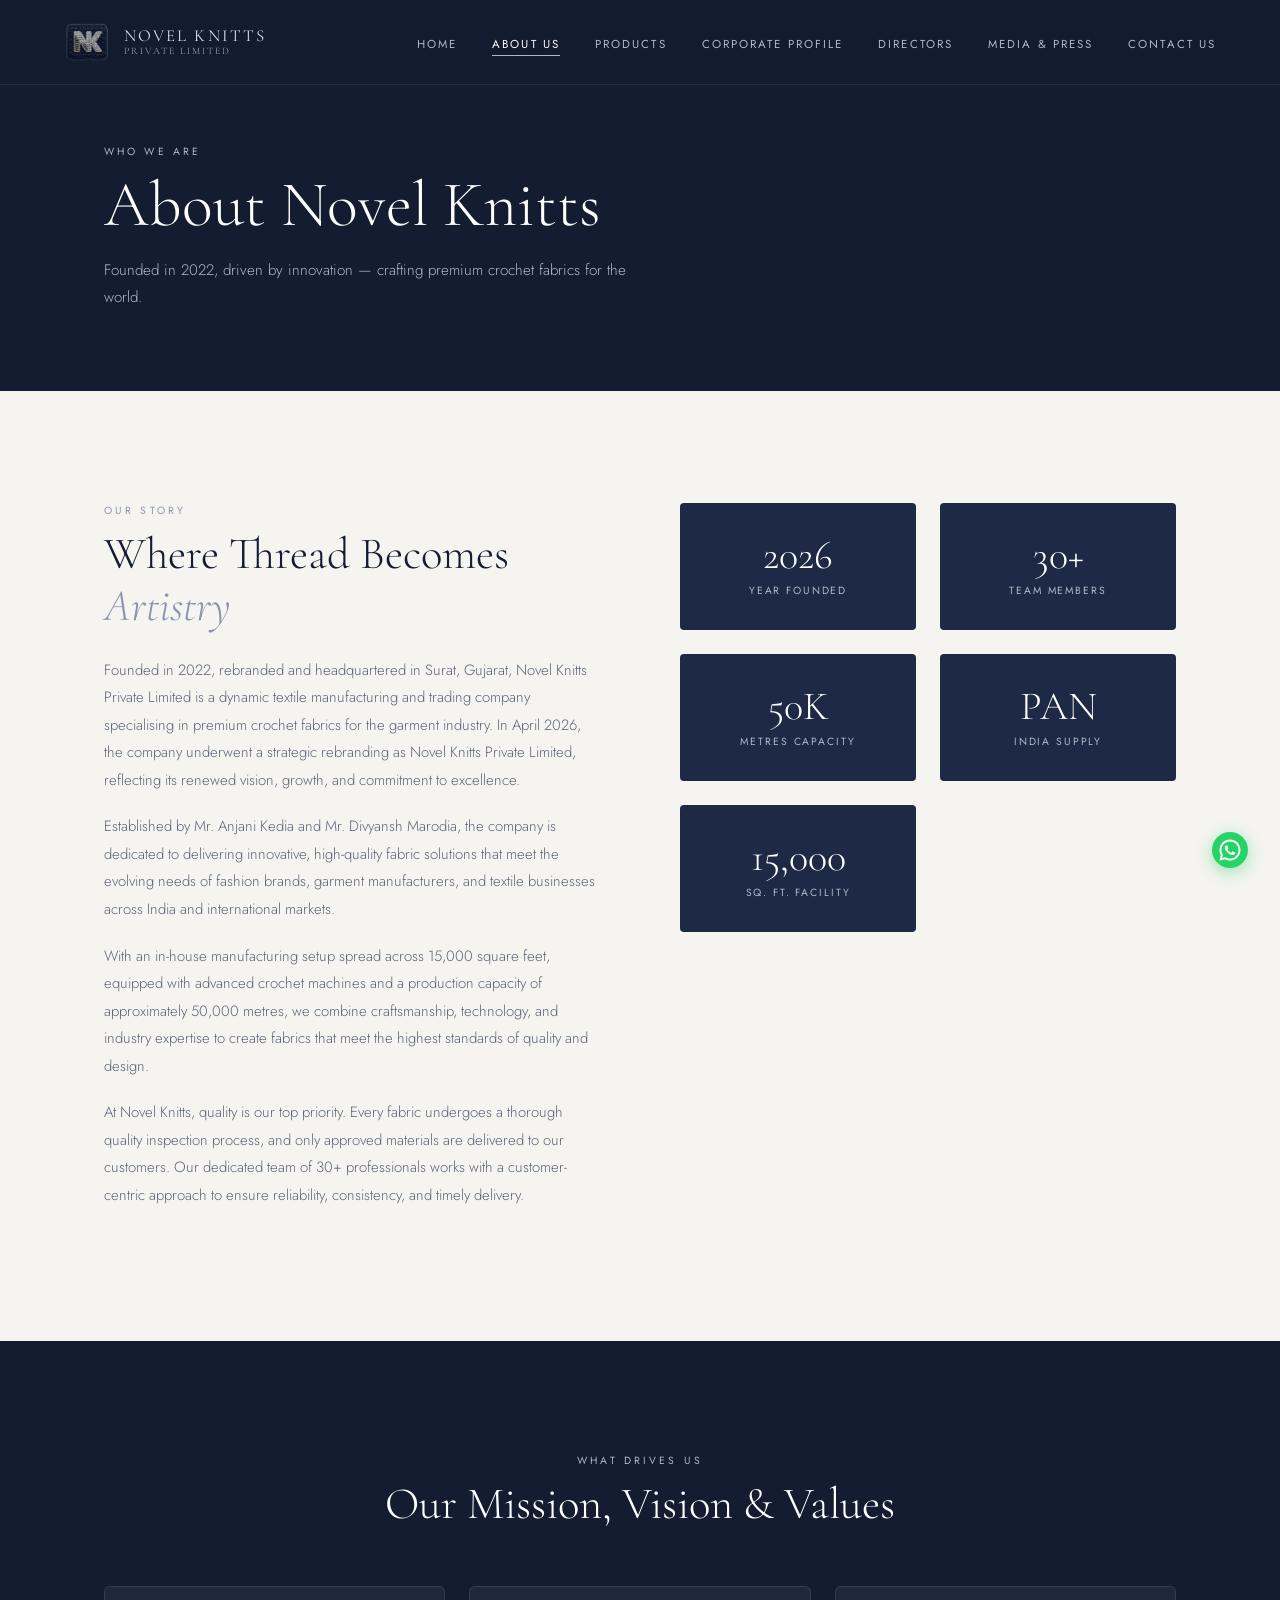
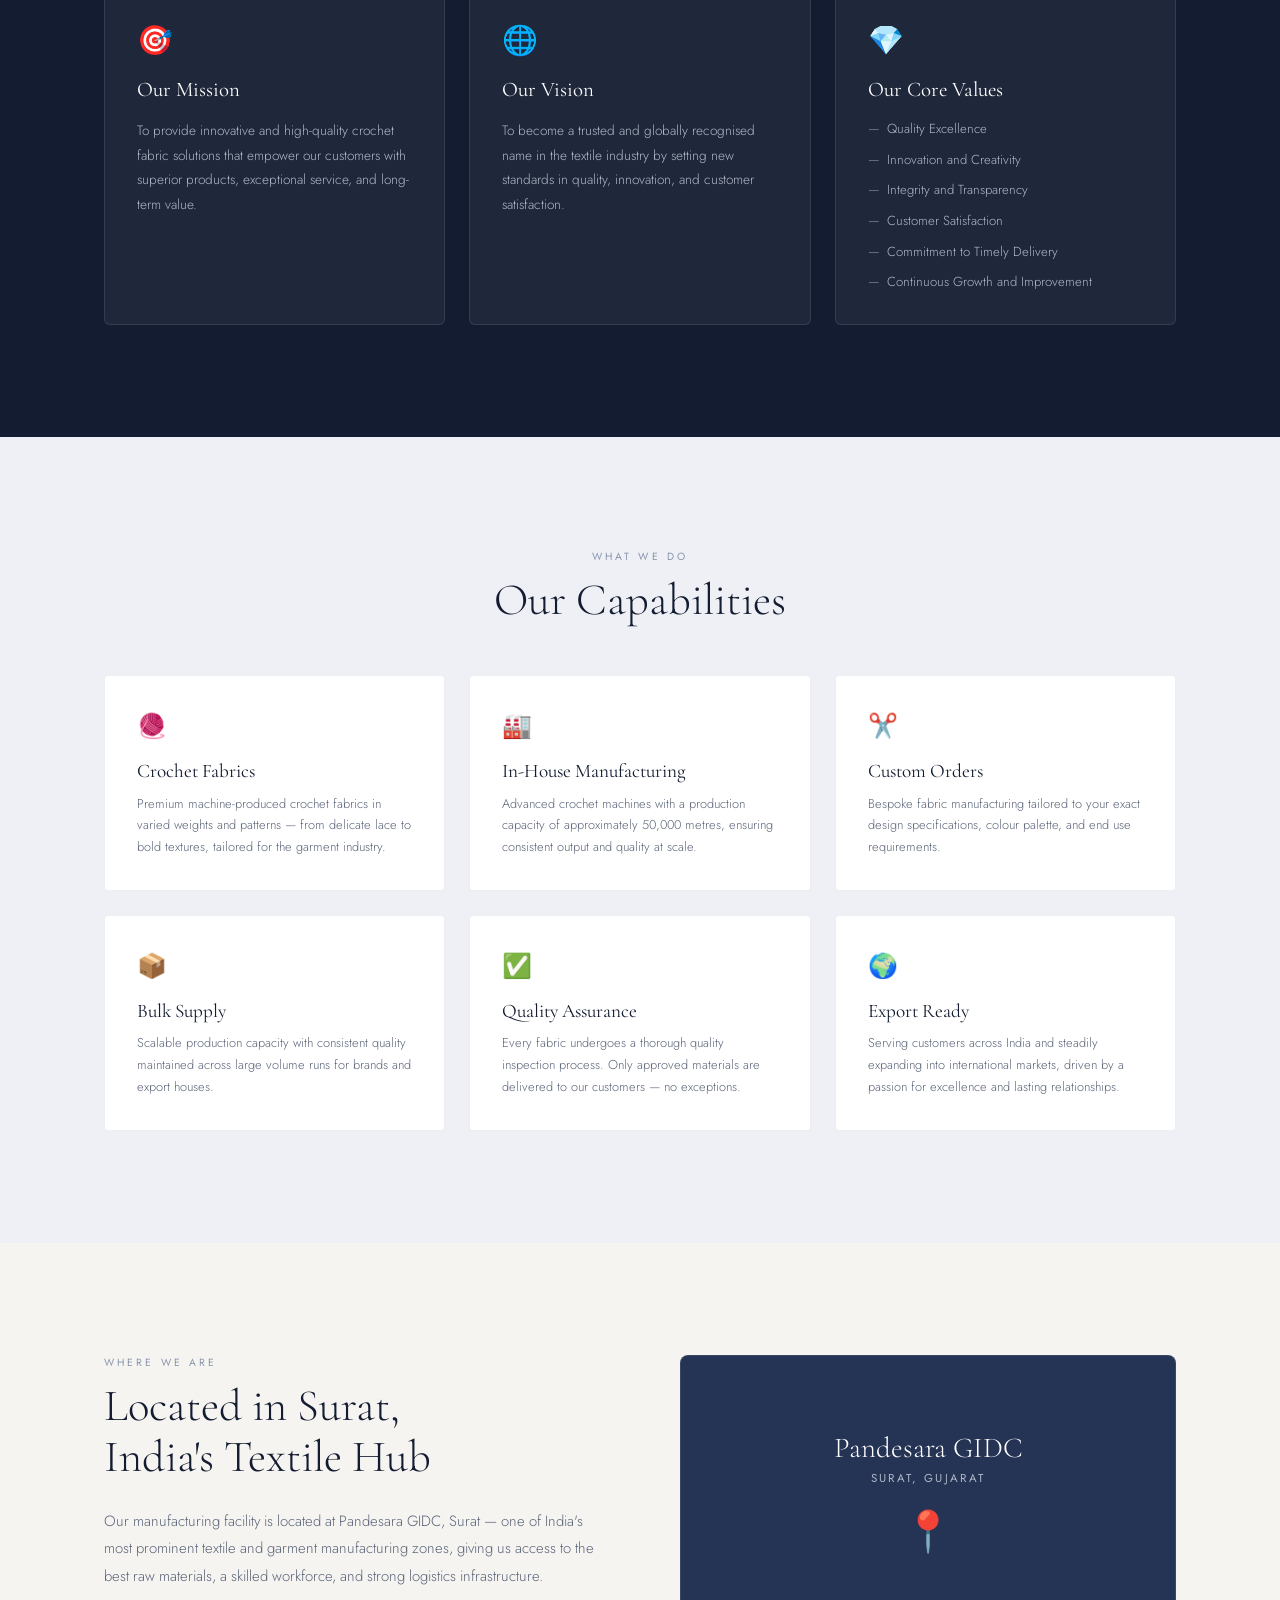
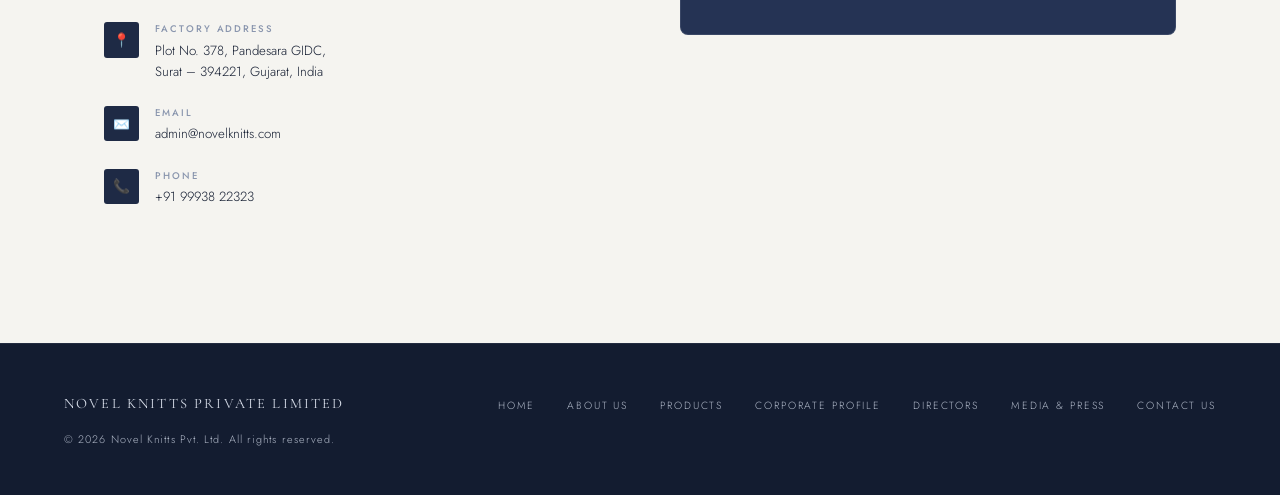
==== about.html @ ec25ec46 "Add files via upload" ====
<!DOCTYPE html>
<html lang="en">
<head>
  <meta charset="UTF-8"/>
  <meta name="description" content="Learn about Novel Knitts Private Limited — founded in 2022, rebranded in 2026. Premium crochet fabric manufacturer in Surat, Gujarat."/>
  <meta name="keywords" content="crochet fabric, knitted fabric, textile manufacturer, Surat, Gujarat, Novel Knitts, garments, home textiles, premium fabric"/>
  <meta name="author" content="Novel Knitts Private Limited"/>
  <meta property="og:title" content="Novel Knitts Private Limited"/>
  <meta property="og:description" content="Learn about Novel Knitts Private Limited — founded in 2022, rebranded in 2026. Premium crochet fabric manufacturer in Surat, Gujarat."/>
  <meta property="og:type" content="website"/>
  <link rel="icon" type="image/png" href="logo.png"/>
  <meta name="viewport" content="width=device-width, initial-scale=1.0"/>
  <title>About Us — Novel Knitts Private Limited</title>
  <link href="https://fonts.googleapis.com/css2?family=Cormorant+Garamond:ital,wght@0,300;0,400;0,600;1,300;1,400&family=Jost:wght@200;300;400;500&display=swap" rel="stylesheet"/>
  <link rel="stylesheet" href="https://cdnjs.cloudflare.com/ajax/libs/font-awesome/6.5.0/css/all.min.css"/>
  <link rel="stylesheet" href="shared.css"/>
</head>
<body>

  <nav>
    <a class="nav-logo" href="index.html">
      <img src="logo.png" class="nav-logo-mark-img" alt="Novel Knitts Logo"/>
      <div class="nav-brand">Novel Knitts<span>Private Limited</span></div>
    </a>
    <ul class="nav-links">
      <li><a href="index.html">Home</a></li>
      <li><a href="about.html" class="active">About Us</a></li>
      <li><a href="products.html">Products</a></li>
      <li><a href="profile.html">Corporate Profile</a></li><li><a href="directors.html">Directors</a></li>
      <li><a href="media.html">Media &amp; Press</a></li>
      <li><a href="contact.html">Contact Us</a></li>
    </ul>
    <button class="hamburger" id="hamburgerBtn"><span></span><span></span><span></span></button>
  </nav>
  <div class="mobile-menu" id="mobileMenu">
    <a href="index.html" class="mobile-link">Home</a>
    <a href="about.html" class="mobile-link active">About Us</a>
    <a href="products.html" class="mobile-link">Products</a>
    <a href="profile.html" class="mobile-link">Corporate Profile</a>
    <a href="directors.html" class="mobile-link">Directors</a>
    <a href="media.html" class="mobile-link">Media &amp; Press</a>
    <a href="contact.html" class="mobile-link">Contact Us</a>
  </div>
  <div class="menu-overlay" id="menuOverlay"></div>

  <!-- PAGE HERO -->
  <section class="page-hero bg-dark">
    <div class="container">
      <p class="section-tag" style="color:var(--silver)">Who We Are</p>
      <h1 class="page-hero-title">About Novel Knitts</h1>
      <p class="page-hero-desc">Founded in 2022, driven by innovation — crafting premium crochet fabrics for the world.</p>
    </div>
  </section>

  <!-- STORY -->
  <section class="section-pad bg-cream">
    <div class="container two-col">
      <div>
        <p class="section-tag">Our Story</p>
        <h2 class="section-title">Where Thread Becomes <em>Artistry</em></h2>
        <p class="body-text">Founded in 2022, rebranded and headquartered in Surat, Gujarat, Novel Knitts Private Limited is a dynamic textile manufacturing and trading company specialising in premium crochet fabrics for the garment industry. In April 2026, the company underwent a strategic rebranding as Novel Knitts Private Limited, reflecting its renewed vision, growth, and commitment to excellence.</p>
        <p class="body-text">Established by Mr. Anjani Kedia and Mr. Divyansh Marodia, the company is dedicated to delivering innovative, high-quality fabric solutions that meet the evolving needs of fashion brands, garment manufacturers, and textile businesses across India and international markets.</p>
        <p class="body-text">With an in-house manufacturing setup spread across 15,000 square feet, equipped with advanced crochet machines and a production capacity of approximately 50,000 metres, we combine craftsmanship, technology, and industry expertise to create fabrics that meet the highest standards of quality and design.</p>
        <p class="body-text">At Novel Knitts, quality is our top priority. Every fabric undergoes a thorough quality inspection process, and only approved materials are delivered to our customers. Our dedicated team of 30+ professionals works with a customer-centric approach to ensure reliability, consistency, and timely delivery.</p>
      </div>
      <div class="about-stats-grid">
        <div class="about-stat">
          <div class="about-stat-num">2026</div>
          <div class="about-stat-label">Year Founded</div>
        </div>
        <div class="about-stat">
          <div class="about-stat-num">30+</div>
          <div class="about-stat-label">Team Members</div>
        </div>
        <div class="about-stat">
          <div class="about-stat-num">50K</div>
          <div class="about-stat-label">Metres Capacity</div>
        </div>
        <div class="about-stat">
          <div class="about-stat-num">PAN</div>
          <div class="about-stat-label">India Supply</div>
        </div>
        <div class="about-stat">
          <div class="about-stat-num">15,000</div>
          <div class="about-stat-label">Sq. Ft. Facility</div>
        </div>
      </div>
    </div>
  </section>

  <!-- MISSION VISION VALUES -->
  <section class="section-pad bg-dark">
    <div class="container">
      <div class="text-center" style="margin-bottom:3.5rem;">
        <p class="section-tag" style="color:var(--silver)">What Drives Us</p>
        <h2 class="section-title" style="color:var(--white)">Our Mission, Vision &amp; Values</h2>
      </div>
      <div class="mvv-grid">
        <div class="mvv-card">
          <div class="mvv-icon">🎯</div>
          <h3 class="mvv-title">Our Mission</h3>
          <p class="mvv-text">To provide innovative and high-quality crochet fabric solutions that empower our customers with superior products, exceptional service, and long-term value.</p>
        </div>
        <div class="mvv-card">
          <div class="mvv-icon">🌐</div>
          <h3 class="mvv-title">Our Vision</h3>
          <p class="mvv-text">To become a trusted and globally recognised name in the textile industry by setting new standards in quality, innovation, and customer satisfaction.</p>
        </div>
        <div class="mvv-card">
          <div class="mvv-icon">💎</div>
          <h3 class="mvv-title">Our Core Values</h3>
          <ul class="mvv-list">
            <li>Quality Excellence</li>
            <li>Innovation and Creativity</li>
            <li>Integrity and Transparency</li>
            <li>Customer Satisfaction</li>
            <li>Commitment to Timely Delivery</li>
            <li>Continuous Growth and Improvement</li>
          </ul>
        </div>
      </div>
    </div>
  </section>

  <!-- CAPABILITIES -->
  <section class="section-pad bg-silver-pale">
    <div class="container">
      <div class="text-center" style="margin-bottom:3rem;">
        <p class="section-tag">What We Do</p>
        <h2 class="section-title">Our Capabilities</h2>
      </div>
      <div class="feat-grid">
        <div class="feat-card">
          <div class="feat-icon">🧶</div>
          <h3 class="feat-name">Crochet Fabrics</h3>
          <p class="feat-desc">Premium machine-produced crochet fabrics in varied weights and patterns — from delicate lace to bold textures, tailored for the garment industry.</p>
        </div>
        <div class="feat-card">
          <div class="feat-icon">🏭</div>
          <h3 class="feat-name">In-House Manufacturing</h3>
          <p class="feat-desc">Advanced crochet machines with a production capacity of approximately 50,000 metres, ensuring consistent output and quality at scale.</p>
        </div>
        <div class="feat-card">
          <div class="feat-icon">✂️</div>
          <h3 class="feat-name">Custom Orders</h3>
          <p class="feat-desc">Bespoke fabric manufacturing tailored to your exact design specifications, colour palette, and end use requirements.</p>
        </div>
        <div class="feat-card">
          <div class="feat-icon">📦</div>
          <h3 class="feat-name">Bulk Supply</h3>
          <p class="feat-desc">Scalable production capacity with consistent quality maintained across large volume runs for brands and export houses.</p>
        </div>
        <div class="feat-card">
          <div class="feat-icon">✅</div>
          <h3 class="feat-name">Quality Assurance</h3>
          <p class="feat-desc">Every fabric undergoes a thorough quality inspection process. Only approved materials are delivered to our customers — no exceptions.</p>
        </div>
        <div class="feat-card">
          <div class="feat-icon">🌍</div>
          <h3 class="feat-name">Export Ready</h3>
          <p class="feat-desc">Serving customers across India and steadily expanding into international markets, driven by a passion for excellence and lasting relationships.</p>
        </div>
      </div>
    </div>
  </section>

  <!-- LOCATION -->
  <section class="section-pad bg-cream">
    <div class="container two-col">
      <div>
        <p class="section-tag">Where We Are</p>
        <h2 class="section-title">Located in Surat,<br/>India's Textile Hub</h2>
        <p class="body-text">Our manufacturing facility is located at Pandesara GIDC, Surat — one of India's most prominent textile and garment manufacturing zones, giving us access to the best raw materials, a skilled workforce, and strong logistics infrastructure.</p>
        <div class="contact-detail" style="margin-top:2rem;">
          <div class="contact-detail-icon">📍</div>
          <div>
            <div class="contact-detail-label">Factory Address</div>
            <div class="contact-detail-text">Plot No. 378, Pandesara GIDC,<br/>Surat – 394221, Gujarat, India</div>
          </div>
        </div>
        <div class="contact-detail">
          <div class="contact-detail-icon">✉️</div>
          <div>
            <div class="contact-detail-label">Email</div>
            <div class="contact-detail-text">admin@novelknitts.com</div>
          </div>
        </div>
        <div class="contact-detail">
          <div class="contact-detail-icon">📞</div>
          <div>
            <div class="contact-detail-label">Phone</div>
            <div class="contact-detail-text">+91 99938 22323</div>
          </div>
        </div>
      </div>
      <div class="location-card">
        <div class="location-card-inner">
          <p class="location-label">Pandesara GIDC</p>
          <p class="location-sublabel">Surat, Gujarat</p>
          <p class="location-pin">📍</p>
        </div>
      </div>
    </div>
  </section>

  <a href="https://wa.me/919993822323" target="_blank" class="whatsapp-btn">
    <svg viewBox="0 0 48 48" width="36" height="36" xmlns="http://www.w3.org/2000/svg">
      <circle cx="24" cy="24" r="24" fill="#25D366"/>
      <path fill="white" d="M24 10C16.27 10 10 16.27 10 24c0 2.49.67 4.82 1.84 6.83L10 38l7.38-1.81A13.93 13.93 0 0 0 24 38c7.73 0 14-6.27 14-14S31.73 10 24 10zm0 25.5c-2.1 0-4.07-.57-5.76-1.56l-.41-.24-4.28 1.02.99-3.96-.27-.42A11.44 11.44 0 0 1 12.5 24c0-6.34 5.16-11.5 11.5-11.5S35.5 17.66 35.5 24 30.34 35.5 24 35.5zm6.29-8.43c-.34-.17-2.03-.99-2.35-1.1-.31-.11-.54-.17-.77.17-.23.34-.88 1.1-1.08 1.33-.2.23-.4.26-.74.09-.34-.17-1.44-.53-2.74-1.69-1.01-.9-1.7-2.01-1.9-2.35-.2-.34-.02-.52.15-.69.15-.15.34-.4.51-.6.17-.2.23-.34.34-.57.11-.23.06-.43-.03-.6-.09-.17-.77-1.85-1.05-2.53-.28-.67-.56-.58-.77-.59l-.65-.01c-.23 0-.6.09-.91.43-.31.34-1.19 1.16-1.19 2.83s1.22 3.28 1.39 3.51c.17.23 2.4 3.67 5.82 5.14.81.35 1.45.56 1.94.72.82.26 1.56.22 2.15.13.66-.1 2.03-.83 2.32-1.62.29-.8.29-1.48.2-1.62-.08-.14-.31-.23-.65-.4z"/>
    </svg>
  </a>

  <footer>
    <div class="footer-brand">Novel Knitts Private Limited</div>
    <ul class="footer-links">
      <li><a href="index.html">Home</a></li>
      <li><a href="about.html">About Us</a></li>
      <li><a href="products.html">Products</a></li>
      <li><a href="profile.html">Corporate Profile</a></li><li><a href="directors.html">Directors</a></li>
      <li><a href="media.html">Media &amp; Press</a></li>
      <li><a href="contact.html">Contact Us</a></li>
    </ul>
    <p class="footer-copy">© 2026 Novel Knitts Pvt. Ltd. All rights reserved.</p>
  </footer>

  <script src="shared.js"></script>
</body>
</html>
---- shared.css ----
*, *::before, *::after { margin:0; padding:0; box-sizing:border-box; }

:root {
  --navy: #1e2a45;
  --navy-dark: #131c30;
  --navy-mid: #253354;
  --silver: #b0b8c8;
  --silver-light: #d6dce8;
  --silver-pale: #eef0f5;
  --cream: #f5f4f0;
  --white: #ffffff;
  --accent: #8a96ae;
}

html { scroll-behavior: smooth; }
body { font-family: 'Jost', sans-serif; background: var(--cream); color: var(--navy-dark); overflow-x: hidden; }

/* ── NAV ── */
nav {
  position: fixed; top:0; left:0; right:0; z-index:100;
  display:flex; align-items:center; justify-content:space-between;
  padding:1.2rem 4rem;
  background: rgba(19,28,48,0.97);
  backdrop-filter: blur(12px);
  border-bottom: 1px solid rgba(176,184,200,0.12);
}
.nav-logo { display:flex; align-items:center; gap:0.9rem; text-decoration:none; }
.nav-logo-mark {
  width:42px; height:42px; background:var(--navy-mid); border-radius:8px;
  display:flex; align-items:center; justify-content:center;
  font-family:'Cormorant Garamond',serif; font-weight:600; font-size:1.1rem;
  color:var(--silver-light); border:1.5px solid rgba(176,184,200,0.3); letter-spacing:0.05em;
}
.nav-brand { font-family:'Cormorant Garamond',serif; font-size:1.05rem; font-weight:400; color:var(--silver-light); letter-spacing:0.12em; text-transform:uppercase; line-height:1.2; }
.nav-brand span { display:block; font-size:0.62rem; font-weight:300; color:var(--silver); letter-spacing:0.2em; }
.nav-links { display:flex; gap:2.2rem; list-style:none; }
.nav-links a { font-size:0.72rem; font-weight:400; letter-spacing:0.18em; text-transform:uppercase; color:var(--silver); text-decoration:none; transition:color 0.3s; padding-bottom:3px; border-bottom:1px solid transparent; }
.nav-links a:hover, .nav-links a.active { color:var(--white); border-bottom-color:var(--silver); }

/* ── HAMBURGER ── */
.hamburger { display:none; flex-direction:column; justify-content:center; gap:5px; width:32px; height:32px; background:none; border:none; cursor:pointer; padding:0; }
.hamburger span { display:block; width:100%; height:2px; background:var(--silver-light); transition:transform 0.3s, opacity 0.3s; }
.hamburger.active span:nth-child(1) { transform:translateY(7px) rotate(45deg); }
.hamburger.active span:nth-child(2) { opacity:0; }
.hamburger.active span:nth-child(3) { transform:translateY(-7px) rotate(-45deg); }

.mobile-menu {
  position:fixed; top:0; right:0; width:75%; max-width:320px; height:100vh;
  background:var(--navy-dark); border-left:1px solid rgba(176,184,200,0.15);
  z-index:200; display:flex; flex-direction:column;
  padding:6rem 2.5rem 2rem; gap:1.6rem;
  transform:translateX(100%); transition:transform 0.4s ease;
}
.mobile-menu.active { transform:translateX(0); }
.mobile-link { font-size:0.85rem; font-weight:400; letter-spacing:0.15em; text-transform:uppercase; color:var(--silver-light); text-decoration:none; padding-bottom:1rem; border-bottom:1px solid rgba(176,184,200,0.12); }
.mobile-link.active { color:var(--white); }
.menu-overlay { position:fixed; inset:0; background:rgba(0,0,0,0.5); z-index:150; opacity:0; pointer-events:none; transition:opacity 0.3s; }
.menu-overlay.active { opacity:1; pointer-events:auto; }

/* ── LAYOUT ── */
.container { max-width:1200px; margin:0 auto; padding:0 4rem; }
.section-pad { padding:7rem 0; }
.bg-cream { background:var(--cream); }
.bg-dark { background:var(--navy-dark); }
.bg-navy { background:var(--navy); }
.bg-silver-pale { background:var(--silver-pale); }
.text-center { text-align:center; }
.two-col { display:grid; grid-template-columns:1fr 1fr; gap:5rem; align-items:start; }

/* ── TYPOGRAPHY ── */
.section-tag { font-size:0.65rem; font-weight:400; letter-spacing:0.3em; text-transform:uppercase; color:var(--accent); margin-bottom:0.7rem; }
.section-title { font-family:'Cormorant Garamond',serif; font-size:clamp(2rem,3.5vw,3rem); font-weight:300; color:var(--navy-dark); line-height:1.15; margin-bottom:1.5rem; }
.section-title em { font-style:italic; color:var(--accent); }
.section-link { font-size:0.68rem; font-weight:400; letter-spacing:0.2em; text-transform:uppercase; color:var(--navy); text-decoration:none; border-bottom:1px solid var(--navy); padding-bottom:2px; transition:color 0.3s; }
.body-text { font-size:0.93rem; font-weight:300; line-height:1.85; color:#5a6478; margin-bottom:1.2rem; }

/* ── BUTTONS ── */
.btn-primary { background:var(--silver-light); color:var(--navy-dark); padding:0.9rem 2.2rem; font-size:0.72rem; font-weight:500; letter-spacing:0.18em; text-transform:uppercase; border:none; border-radius:2px; cursor:pointer; text-decoration:none; transition:background 0.3s,transform 0.2s; display:inline-block; }
.btn-primary:hover { background:var(--white); transform:translateY(-1px); }
.btn-outline { background:transparent; color:var(--silver-light); padding:0.9rem 2.2rem; font-size:0.72rem; font-weight:400; letter-spacing:0.18em; text-transform:uppercase; border:1px solid rgba(176,184,200,0.4); border-radius:2px; cursor:pointer; text-decoration:none; transition:border-color 0.3s,color 0.3s; display:inline-block; }
.btn-outline:hover { border-color:var(--silver-light); color:var(--white); }

/* ── HERO ── */
.hero {
  min-height:100vh; background:linear-gradient(155deg,var(--navy-dark) 0%,var(--navy) 45%,#2c3d60 100%);
  display:flex; align-items:center; position:relative; overflow:hidden; padding:0 4rem;
}
.hero::before { content:''; position:absolute; inset:0; background-image:repeating-linear-gradient(90deg,rgba(176,184,200,0.03) 0px,rgba(176,184,200,0.03) 1px,transparent 1px,transparent 40px),repeating-linear-gradient(0deg,rgba(176,184,200,0.03) 0px,rgba(176,184,200,0.03) 1px,transparent 1px,transparent 40px); }
.hero-content { position:relative; z-index:2; max-width:680px; animation:fadeUp 1s ease both; }
.hero-eyebrow { font-size:0.68rem; font-weight:400; letter-spacing:0.35em; text-transform:uppercase; color:var(--silver); margin-bottom:1.6rem; display:flex; align-items:center; gap:1rem; }
.hero-eyebrow::before { content:''; display:block; width:40px; height:1px; background:var(--silver); }
.hero-title { font-family:'Cormorant Garamond',serif; font-size:clamp(3.2rem,6vw,5.5rem); font-weight:300; line-height:1.08; color:var(--white); margin-bottom:1.8rem; }
.hero-title em { font-style:italic; color:var(--silver-light); }
.hero-desc { font-size:0.95rem; font-weight:300; line-height:1.8; color:var(--silver); max-width:480px; margin-bottom:2.8rem; }
.hero-actions { display:flex; gap:1rem; align-items:center; flex-wrap:wrap; }
.hero-right { position:absolute; right:6%; top:50%; transform:translateY(-50%); z-index:2; display:flex; flex-direction:column; gap:1.2rem; animation:fadeUp 1.2s ease 0.3s both; }
.hero-stat { background:rgba(255,255,255,0.06); border:1px solid rgba(176,184,200,0.15); backdrop-filter:blur(8px); padding:1.5rem 2rem; border-radius:4px; text-align:center; }
.hero-stat-num { font-family:'Cormorant Garamond',serif; font-size:2.4rem; font-weight:300; color:var(--white); line-height:1; }
.hero-stat-label { font-size:0.62rem; font-weight:400; letter-spacing:0.2em; text-transform:uppercase; color:var(--silver); margin-top:0.4rem; }

/* ── PAGE HERO ── */
.page-hero { padding:9rem 0 5rem; }
.page-hero-title { font-family:'Cormorant Garamond',serif; font-size:clamp(2.5rem,5vw,4rem); font-weight:300; color:var(--white); line-height:1.1; margin-bottom:1rem; }
.page-hero-desc { font-size:0.95rem; font-weight:300; color:var(--silver); max-width:560px; line-height:1.8; }

/* ── MARQUEE ── */
.marquee-wrap { background:var(--navy-dark); border-top:1px solid rgba(176,184,200,0.1); border-bottom:1px solid rgba(176,184,200,0.1); overflow:hidden; padding:1rem 0; }
.marquee-track { display:flex; gap:3rem; animation:marquee 22s linear infinite; white-space:nowrap; }
.marquee-item { font-size:0.68rem; font-weight:400; letter-spacing:0.25em; text-transform:uppercase; color:var(--silver); flex-shrink:0; display:flex; align-items:center; gap:3rem; }
.marquee-dot { width:4px; height:4px; border-radius:50%; background:var(--accent); display:inline-block; }

/* ── HOME CATEGORIES ── */
.home-cat-grid { display:grid; grid-template-columns:repeat(4,1fr); gap:1.2rem; margin-top:2rem; }
.home-cat-card { display:flex; flex-direction:column; align-items:center; justify-content:center; padding:3rem 2rem; border-radius:6px; text-decoration:none; transition:transform 0.3s; text-align:center; min-height:220px; }
.home-cat-card:hover { transform:translateY(-4px); }
.bg-navy1 { background:linear-gradient(145deg,#2c3d60,#1e2a45); }
.bg-navy2 { background:linear-gradient(145deg,#1e2a45,#131c30); }
.bg-navy3 { background:linear-gradient(145deg,#344b74,#253354); }
.bg-navy4 { background:linear-gradient(145deg,#253354,#1a2540); }
.cat-icon { font-size:2rem; color:var(--silver); margin-bottom:1rem; }
.home-cat-name { font-family:'Cormorant Garamond',serif; font-size:1.5rem; font-weight:300; color:var(--white); margin-bottom:0.5rem; }
.home-cat-sub { font-size:0.65rem; font-weight:300; letter-spacing:0.15em; color:var(--silver); text-transform:uppercase; }

/* ── PROCESS ── */
.process-steps { display:grid; grid-template-columns:repeat(5,1fr); gap:1rem; position:relative; }
.process-step { padding:0 1.5rem; text-align:center; }
.step-num { width:4rem; height:4rem; border-radius:50%; background:var(--navy-mid); display:flex; align-items:center; justify-content:center; margin:0 auto 1.5rem; font-family:'Cormorant Garamond',serif; font-size:1.3rem; font-weight:300; color:var(--silver-light); border:2px solid rgba(176,184,200,0.2); }
.step-title { font-family:'Cormorant Garamond',serif; font-size:1.15rem; font-weight:400; color:var(--white); margin-bottom:0.7rem; }
.step-desc { font-size:0.78rem; font-weight:300; line-height:1.7; color:var(--silver); }

/* ── TESTIMONIAL ── */
.testimonial-text { font-family:'Cormorant Garamond',serif; font-size:clamp(1.3rem,2.5vw,1.9rem); font-weight:300; font-style:italic; color:var(--silver-light); max-width:780px; margin:0 auto 2rem; line-height:1.5; }
.testimonial-author { font-size:0.68rem; font-weight:400; letter-spacing:0.25em; text-transform:uppercase; color:var(--silver); }

/* ── SECTION HEADER ── */
.section-header { display:flex; justify-content:space-between; align-items:flex-end; margin-bottom:3.5rem; }

/* ── ABOUT PAGE ── */
.about-stats-grid { display:grid; grid-template-columns:1fr 1fr; gap:1.5rem; }
.about-stat { background:var(--navy); padding:2rem; border-radius:4px; text-align:center; }
.about-stat-num { font-family:'Cormorant Garamond',serif; font-size:2.5rem; font-weight:300; color:var(--white); line-height:1; }
.about-stat-label { font-size:0.65rem; font-weight:400; letter-spacing:0.18em; text-transform:uppercase; color:var(--silver); margin-top:0.5rem; }

/* ── CAPABILITIES ── */
.feat-grid { display:grid; grid-template-columns:repeat(3,1fr); gap:1.5rem; }
.feat-card { background:var(--white); padding:2rem; border-radius:4px; border:1px solid rgba(30,42,69,0.08); }
.feat-icon { font-size:1.5rem; margin-bottom:1rem; }
.feat-name { font-family:'Cormorant Garamond',serif; font-size:1.2rem; font-weight:400; color:var(--navy-dark); margin-bottom:0.6rem; }
.feat-desc { font-size:0.8rem; font-weight:300; line-height:1.7; color:#5a6478; }

/* ── LOCATION ── */
.location-card { background:var(--navy-mid); border-radius:8px; display:flex; align-items:center; justify-content:center; min-height:280px; border:1px solid rgba(176,184,200,0.15); }
.location-card-inner { text-align:center; }
.location-label { font-family:'Cormorant Garamond',serif; font-size:1.8rem; font-weight:300; color:var(--white); margin-bottom:0.3rem; }
.location-sublabel { font-size:0.72rem; letter-spacing:0.2em; text-transform:uppercase; color:var(--silver); margin-bottom:1rem; }
.location-pin { font-size:2.5rem; }

/* ── DIRECTORS ── */
.directors-grid { display:flex; flex-direction:column; gap:3rem; }
.director-card { display:grid; grid-template-columns:320px 1fr; gap:3rem; background:var(--white); border-radius:8px; overflow:hidden; border:1px solid rgba(30,42,69,0.08); padding:2.5rem; align-items:start; }
.director-photo-placeholder { width:100%; height:320px; background:var(--silver-pale); border-radius:6px; display:flex; align-items:center; justify-content:center; border:2px dashed rgba(30,42,69,0.15); }
.director-tag { font-size:0.62rem; font-weight:400; letter-spacing:0.3em; text-transform:uppercase; color:var(--accent); margin-bottom:0.5rem; }
.director-name { font-family:'Cormorant Garamond',serif; font-size:2rem; font-weight:300; color:var(--navy-dark); margin-bottom:0.3rem; }
.director-role { font-size:0.78rem; font-weight:400; letter-spacing:0.1em; text-transform:uppercase; color:var(--accent); margin-bottom:1.2rem; }
.director-bio { font-size:0.9rem; font-weight:300; line-height:1.8; color:#5a6478; margin-bottom:1.5rem; }
.director-details { display:grid; grid-template-columns:1fr 1fr; gap:1rem; }
.director-detail-item { background:var(--silver-pale); padding:1rem; border-radius:3px; }
.director-detail-label { font-size:0.6rem; font-weight:400; letter-spacing:0.2em; text-transform:uppercase; color:var(--accent); margin-bottom:0.3rem; display:block; }
.director-detail-val { font-size:0.85rem; font-weight:400; color:var(--navy-dark); }
.directors-note { font-size:0.75rem; color:var(--accent); text-align:center; margin-top:2rem; font-style:italic; }

/* ── CONTACT FORM ── */
.contact-form { display:flex; flex-direction:column; gap:1rem; }
.form-row { display:grid; grid-template-columns:1fr 1fr; gap:1rem; }
.form-group { display:flex; flex-direction:column; gap:0.4rem; }
.form-label { font-size:0.62rem; font-weight:400; letter-spacing:0.2em; text-transform:uppercase; color:var(--accent); }
.form-input, .form-select, .form-textarea { background:var(--white); border:1px solid rgba(30,42,69,0.15); border-radius:2px; padding:0.8rem 1rem; font-family:'Jost',sans-serif; font-size:0.85rem; font-weight:300; color:var(--navy-dark); outline:none; transition:border-color 0.3s; }
.form-input:focus, .form-select:focus, .form-textarea:focus { border-color:var(--navy); }
.form-textarea { resize:vertical; min-height:120px; }
.form-success { color:#27ae60; font-size:0.85rem; text-align:center; margin-top:0.5rem; }
.form-error { color:#c0392b; font-size:0.85rem; text-align:center; margin-top:0.5rem; }

/* ── CONTACT DETAILS ── */
.contact-detail { display:flex; gap:1rem; align-items:flex-start; margin-bottom:1.5rem; }
.contact-detail-icon { width:2.2rem; height:2.2rem; background:var(--navy); border-radius:3px; display:flex; align-items:center; justify-content:center; font-size:0.85rem; flex-shrink:0; }
.contact-detail-label { font-size:0.6rem; font-weight:500; letter-spacing:0.2em; text-transform:uppercase; color:var(--accent); margin-bottom:0.2rem; }
.contact-detail-text { font-size:0.83rem; font-weight:300; line-height:1.6; color:var(--navy-dark); }

/* ── PRODUCTS GALLERY ── */
.prod-header-row { display:flex; justify-content:space-between; align-items:center; margin-bottom:1.5rem; flex-wrap:wrap; gap:1rem; }
.prod-tabs { display:flex; gap:0.8rem; flex-wrap:wrap; }
.prod-tab { font-family:'Jost',sans-serif; font-size:0.72rem; font-weight:500; letter-spacing:0.12em; text-transform:uppercase; color:var(--navy); background:var(--white); border:1px solid rgba(30,42,69,0.2); padding:0.7rem 1.5rem; border-radius:2px; cursor:pointer; transition:all 0.3s; }
.prod-tab.active { background:var(--navy); color:var(--white); }
.admin-login-btn { font-family:'Jost',sans-serif; font-size:0.68rem; font-weight:400; letter-spacing:0.12em; text-transform:uppercase; background:none; border:1px solid rgba(30,42,69,0.25); color:var(--accent); padding:0.6rem 1.2rem; border-radius:2px; cursor:pointer; }
.prod-subtabs { display:flex; gap:0.6rem; flex-wrap:wrap; margin-bottom:2rem; padding-bottom:1.5rem; border-bottom:1px solid rgba(30,42,69,0.1); }
.prod-subtab { font-family:'Jost',sans-serif; font-size:0.68rem; font-weight:400; letter-spacing:0.1em; text-transform:uppercase; color:var(--accent); background:transparent; border:none; border-bottom:2px solid transparent; padding:0.4rem 0.2rem; cursor:pointer; transition:all 0.3s; }
.prod-subtab.active { color:var(--navy); border-bottom-color:var(--navy); font-weight:500; }
.admin-bar { display:flex; align-items:center; gap:1rem; flex-wrap:wrap; background:var(--navy-dark); padding:1rem 1.5rem; border-radius:4px; margin-bottom:2rem; }
.admin-bar-label { font-size:0.72rem; color:var(--silver); flex:1; }
.admin-bar-label strong { color:var(--white); }
.admin-upload-btn { font-size:0.68rem; font-weight:500; letter-spacing:0.1em; text-transform:uppercase; background:var(--silver-light); color:var(--navy-dark); padding:0.6rem 1.2rem; border-radius:2px; cursor:pointer; display:flex; align-items:center; gap:0.5rem; }
.admin-logout-btn { font-size:0.68rem; background:transparent; color:var(--silver); border:1px solid rgba(176,184,200,0.3); padding:0.6rem 1.2rem; border-radius:2px; cursor:pointer; letter-spacing:0.1em; text-transform:uppercase; }
.product-grid { display:grid; grid-template-columns:repeat(auto-fill,minmax(220px,1fr)); gap:1.2rem; min-height:160px; }
.grid-empty { grid-column:1/-1; text-align:center; padding:3rem 1rem; font-size:0.85rem; font-weight:300; color:var(--accent); border:1px dashed rgba(30,42,69,0.2); border-radius:4px; }
.product-photo-card { position:relative; aspect-ratio:1; border-radius:4px; overflow:hidden; background:linear-gradient(90deg,#e8eaf0 25%,#f0f2f7 50%,#e8eaf0 75%); background-size:200% 100%; animation:skeleton 1.5s infinite; cursor:pointer; }
.product-photo-card.loaded { background:var(--silver-pale); animation:none; }
.product-photo-card img { width:100%; height:100%; object-fit:cover; transition:transform 0.4s ease,opacity 0.3s ease; opacity:0; }
.product-photo-card.loaded img { opacity:1; }
.product-photo-card:hover img { transform:scale(1.06); }
.photo-delete-btn { position:absolute; top:0.5rem; right:0.5rem; width:28px; height:28px; border-radius:50%; background:rgba(19,28,48,0.85); color:white; border:none; cursor:pointer; display:flex; align-items:center; justify-content:center; font-size:0.85rem; z-index:3; }
.photo-uploading { display:flex; align-items:center; justify-content:center; aspect-ratio:1; border-radius:4px; background:var(--silver-pale); font-size:0.7rem; color:var(--accent); }

/* ── MODAL ── */
.modal-overlay { position:fixed; inset:0; z-index:500; background:rgba(19,28,48,0.7); display:none; align-items:center; justify-content:center; padding:1.5rem; }
.modal-overlay.active { display:flex; }
.modal-box { background:var(--white); border-radius:6px; padding:2rem; max-width:360px; width:100%; }
.modal-title { font-family:'Cormorant Garamond',serif; font-size:1.4rem; font-weight:400; color:var(--navy-dark); margin-bottom:1.2rem; }
.modal-error { color:#c0392b; font-size:0.78rem; margin-bottom:1rem; }

/* ── LIGHTBOX ── */
.lightbox-overlay { position:fixed; inset:0; z-index:600; background:rgba(10,14,24,0.95); display:none; align-items:center; justify-content:center; padding:2rem; }
.lightbox-overlay.active { display:flex; }
.lightbox-img { max-width:90vw; max-height:85vh; border-radius:4px; object-fit:contain; }
.lightbox-close { position:absolute; top:1.5rem; right:2rem; font-size:2.5rem; color:white; cursor:pointer; font-weight:300; }

/* ── WHATSAPP ── */
.whatsapp-btn { position:fixed; bottom:2rem; right:2rem; z-index:999; display:flex; align-items:center; justify-content:center; border-radius:50%; box-shadow:0 4px 16px rgba(37,211,102,0.45); transition:transform 0.3s,box-shadow 0.3s; text-decoration:none; }
.whatsapp-btn:hover { transform:scale(1.1); box-shadow:0 6px 24px rgba(37,211,102,0.6); }

/* ── FOOTER ── */
footer { background:var(--navy-dark); padding:3rem 4rem; display:flex; align-items:center; justify-content:space-between; border-top:1px solid rgba(176,184,200,0.1); flex-wrap:wrap; gap:1rem; }
.footer-brand { font-family:'Cormorant Garamond',serif; font-size:0.9rem; font-weight:400; letter-spacing:0.15em; text-transform:uppercase; color:var(--silver-light); }
.footer-copy { font-size:0.68rem; font-weight:300; color:var(--silver); letter-spacing:0.1em; }
.footer-links { display:flex; gap:2rem; list-style:none; }
.footer-links a { font-size:0.65rem; font-weight:300; letter-spacing:0.18em; text-transform:uppercase; color:var(--silver); text-decoration:none; transition:color 0.3s; }
.footer-links a:hover { color:var(--white); }

/* ── ANIMATIONS ── */
@keyframes fadeUp { from { opacity:0; transform:translateY(28px); } to { opacity:1; transform:translateY(0); } }
@keyframes marquee { 0% { transform:translateX(0); } 100% { transform:translateX(-50%); } }
@keyframes skeleton { 0% { background-position:200% 0; } 100% { background-position:-200% 0; } }

/* ── RESPONSIVE ── */
@media (max-width:1024px) {
  nav { padding:1rem 1.5rem; }
  .nav-links { display:none; }
  .hamburger { display:flex; }
  .container { padding:0 1.5rem; }
  .section-pad { padding:5rem 0; }
  .hero { padding:0 2rem; padding-top:5rem; }
  .hero-right { display:none; }
  .two-col { grid-template-columns:1fr; gap:3rem; }
  .home-cat-grid { grid-template-columns:1fr 1fr; }
  .feat-grid { grid-template-columns:1fr 1fr; }
  .process-steps { grid-template-columns:1fr 1fr; gap:2rem; }
  .director-card { grid-template-columns:1fr; }
  .director-photo-placeholder { width:100%; height:220px; }
  footer { flex-direction:column; text-align:center; padding:2rem 1.5rem; }
  .footer-links { flex-wrap:wrap; justify-content:center; }
}

@media (max-width:600px) {
  .hero-title { font-size:2.6rem; }
  .home-cat-grid { grid-template-columns:1fr 1fr; gap:0.8rem; }
  .feat-grid { grid-template-columns:1fr; }
  .form-row { grid-template-columns:1fr; }
  .process-steps { grid-template-columns:1fr; }
  .about-stats-grid { grid-template-columns:1fr 1fr; }
}

/* ── MISSION VISION VALUES ── */
.mvv-grid { display:grid; grid-template-columns:repeat(3,1fr); gap:1.5rem; }
.mvv-card { background:rgba(255,255,255,0.05); border:1px solid rgba(176,184,200,0.15); border-radius:6px; padding:2rem; }
.mvv-icon { font-size:1.8rem; margin-bottom:1rem; }
.mvv-title { font-family:'Cormorant Garamond',serif; font-size:1.3rem; font-weight:400; color:var(--white); margin-bottom:1rem; }
.mvv-text { font-size:0.85rem; font-weight:300; line-height:1.8; color:var(--silver); }
.mvv-list { list-style:none; padding:0; display:flex; flex-direction:column; gap:0.6rem; }
.mvv-list li { font-size:0.82rem; font-weight:300; color:var(--silver); padding-left:1.2rem; position:relative; line-height:1.6; }
.mvv-list li::before { content:'—'; position:absolute; left:0; color:var(--accent); }

@media (max-width:1024px) {
  .mvv-grid { grid-template-columns:1fr; }
}

/* ── DIRECTOR EXTRAS ── */
.director-quote { font-family:'Cormorant Garamond',serif; font-size:1.05rem; font-style:italic; font-weight:300; color:var(--navy); border-left:3px solid var(--navy); padding-left:1.2rem; margin:1.5rem 0; line-height:1.7; }
.director-milestone { margin-top:1.5rem; background:var(--silver-pale); padding:1rem 1.2rem; border-radius:3px; }
.milestone-text { font-size:0.83rem; font-weight:300; color:#5a6478; line-height:1.6; margin-top:0.3rem; }
.director-links { display:flex; gap:1rem; margin-top:1.5rem; flex-wrap:wrap; }
.director-link-btn { display:inline-flex; align-items:center; gap:0.5rem; font-size:0.7rem; font-weight:500; letter-spacing:0.12em; text-transform:uppercase; background:var(--navy); color:var(--silver-light); padding:0.65rem 1.2rem; border-radius:2px; text-decoration:none; transition:background 0.3s; }
.director-link-btn:hover { background:var(--navy-mid); }

/* ── CORPORATE PROFILE ── */
.profile-stats-wrap { display:grid; grid-template-columns:1fr 1fr; gap:1.2rem; }
.profile-stat-card { background:var(--navy); padding:1.8rem; border-radius:4px; text-align:center; }
.profile-stat-num { font-family:'Cormorant Garamond',serif; font-size:2.2rem; font-weight:300; color:var(--white); line-height:1; }
.profile-stat-label { font-size:0.62rem; font-weight:400; letter-spacing:0.18em; text-transform:uppercase; color:var(--silver); margin-top:0.5rem; }
.profile-contact-row { display:flex; flex-direction:column; gap:0.8rem; margin-top:2rem; }
.profile-contact-item { display:flex; align-items:flex-start; gap:0.7rem; font-size:0.85rem; font-weight:300; color:#5a6478; line-height:1.6; }
.profile-contact-icon { font-size:1rem; flex-shrink:0; }
.profile-two-grid { display:grid; grid-template-columns:1fr 1fr; gap:1.5rem; }
.profile-block { background:var(--white); border-radius:6px; padding:2rem; border:1px solid rgba(30,42,69,0.08); }
.profile-block-icon { font-size:1.8rem; margin-bottom:1rem; }
.profile-block-title { font-family:'Cormorant Garamond',serif; font-size:1.3rem; font-weight:400; color:var(--navy-dark); margin-bottom:1rem; }
.profile-list { list-style:none; padding:0; display:flex; flex-direction:column; gap:0.6rem; }
.profile-list li { font-size:0.82rem; font-weight:300; color:#5a6478; padding-left:1.2rem; position:relative; line-height:1.6; }
.profile-list li::before { content:'—'; position:absolute; left:0; color:var(--accent); }

@media (max-width:1024px) {
  .profile-two-grid { grid-template-columns:1fr; }
  .profile-stats-wrap { grid-template-columns:1fr 1fr; }
}

/* ── REAL LOGO ── */
.nav-logo-mark-img {
  width: 46px; height: 46px;
  border-radius: 8px;
  object-fit: contain;
  background: transparent;
}

/* ── GOOGLE MAPS ── */
.maps-wrap { display:grid; grid-template-columns:1fr 320px; gap:2rem; align-items:start; }
@media (max-width:1024px) { .maps-wrap { grid-template-columns:1fr; } }

/* ── CERTIFICATIONS ── */
.cert-grid { display:grid; grid-template-columns:repeat(auto-fill,minmax(280px,1fr)); gap:1.5rem; }
.cert-card { background:rgba(255,255,255,0.05); border:1px solid rgba(176,184,200,0.15); border-radius:6px; padding:2rem; text-align:center; }
.cert-placeholder { border-style:dashed; opacity:0.7; }
.cert-icon { font-size:2.5rem; margin-bottom:1rem; }
.cert-name { font-family:'Cormorant Garamond',serif; font-size:1.4rem; font-weight:400; color:var(--white); margin-bottom:0.7rem; }
.cert-desc { font-size:0.82rem; font-weight:300; line-height:1.7; color:var(--silver); }

/* ── SMALLER PRODUCT CARDS ── */
.product-grid {
  grid-template-columns: repeat(auto-fill, minmax(160px, 1fr)) !important;
  gap: 0.9rem !important;
}
.product-photo-card {
  aspect-ratio: 3/4 !important;
}
.photo-design-badge {
  position: absolute; bottom: 0; left: 0; right: 0;
  background: rgba(19,28,48,0.82);
  color: var(--silver-light);
  font-size: 0.62rem; font-weight: 500;
  letter-spacing: 0.1em; text-transform: uppercase;
  padding: 0.35rem 0.6rem;
  text-align: center;
}

/* ── DETAIL MODAL ── */
.detail-modal-box {
  background: var(--white);
  border-radius: 8px;
  max-width: 820px; width: 95%;
  max-height: 90vh; overflow-y: auto;
  display: grid; grid-template-columns: 1fr 1fr;
  position: relative;
}
.detail-img-wrap { background: var(--silver-pale); border-radius: 8px 0 0 8px; overflow: hidden; min-height: 300px; }
.detail-img-wrap img { width: 100%; height: 100%; object-fit: cover; }
.detail-info { padding: 2rem; display: flex; flex-direction: column; gap: 1rem; }
.detail-close {
  position: absolute; top: 1rem; right: 1rem;
  width: 32px; height: 32px; border-radius: 50%;
  background: rgba(19,28,48,0.7); color: white;
  border: none; cursor: pointer; font-size: 1.3rem;
  display: flex; align-items: center; justify-content: center;
  z-index: 10;
}
.detail-field-row {
  display: flex; justify-content: space-between; align-items: center;
  padding: 0.6rem 0;
  border-bottom: 1px solid rgba(30,42,69,0.08);
}
.detail-field-label {
  font-size: 0.65rem; font-weight: 500; letter-spacing: 0.15em;
  text-transform: uppercase; color: var(--accent);
}
.detail-field-val {
  font-size: 0.85rem; font-weight: 400; color: var(--navy-dark);
}
.detail-edit-title {
  font-family: 'Cormorant Garamond', serif;
  font-size: 1.1rem; font-weight: 400; color: var(--navy-dark);
  margin-bottom: 1rem; padding-top: 1rem;
  border-top: 1px solid rgba(30,42,69,0.1);
}
.detail-form-grid {
  display: grid; grid-template-columns: 1fr 1fr; gap: 0.8rem;
}
.detail-form-group {
  display: flex; flex-direction: column; gap: 0.3rem;
}
.detail-form-group label {
  font-size: 0.6rem; font-weight: 500; letter-spacing: 0.15em;
  text-transform: uppercase; color: var(--accent);
}
.detail-form-group input {
  background: var(--silver-pale); border: 1px solid rgba(30,42,69,0.15);
  border-radius: 2px; padding: 0.5rem 0.7rem;
  font-family: 'Jost', sans-serif; font-size: 0.8rem;
  color: var(--navy-dark); outline: none;
}
.detail-form-group input:focus { border-color: var(--navy); }
.detail-save-btn {
  margin-top: 0.8rem; background: var(--navy);
  color: var(--silver-light); border: none; padding: 0.7rem 1.5rem;
  border-radius: 2px; font-family: 'Jost', sans-serif;
  font-size: 0.72rem; font-weight: 500; letter-spacing: 0.12em;
  text-transform: uppercase; cursor: pointer; width: 100%;
}
.detail-save-msg { color: #27ae60; font-size: 0.78rem; text-align: center; }

@media (max-width: 768px) {
  .detail-modal-box { grid-template-columns: 1fr; }
  .detail-img-wrap { border-radius: 8px 8px 0 0; min-height: 220px; }
  .detail-form-grid { grid-template-columns: 1fr; }
  .product-grid { grid-template-columns: repeat(auto-fill, minmax(130px, 1fr)) !important; }
}

/* ── PRESS CARDS ── */
.press-grid { display:grid; grid-template-columns:repeat(auto-fill,minmax(300px,1fr)); gap:1.5rem; }
.press-card { background:var(--white); border-radius:6px; padding:2rem; border:1px solid rgba(30,42,69,0.08); border-top:3px solid var(--navy); transition:transform 0.3s,box-shadow 0.3s; }
.press-card:hover { transform:translateY(-3px); box-shadow:0 8px 24px rgba(30,42,69,0.1); }
.press-date { font-size:0.65rem; font-weight:500; letter-spacing:0.2em; text-transform:uppercase; color:var(--accent); margin-bottom:0.8rem; }
.press-title { font-family:'Cormorant Garamond',serif; font-size:1.25rem; font-weight:400; color:var(--navy-dark); margin-bottom:0.8rem; line-height:1.3; }
.press-desc { font-size:0.82rem; font-weight:300; line-height:1.75; color:#5a6478; margin-bottom:1.2rem; }
.press-tag-row { display:flex; gap:0.5rem; flex-wrap:wrap; }
.press-tag { font-size:0.6rem; font-weight:500; letter-spacing:0.12em; text-transform:uppercase; background:var(--silver-pale); color:var(--navy); padding:0.3rem 0.7rem; border-radius:20px; }

/* ── PRODUCT CARD BADGE ── */
.photo-design-badge {
  position: absolute; bottom: 0; left: 0; right: 0;
  background: rgba(19,28,48,0.88);
  padding: 0.4rem 0.6rem;
  display: flex; flex-direction: column; align-items: center; gap: 0.15rem;
}
.badge-design {
  font-size: 0.6rem; font-weight: 600;
  letter-spacing: 0.12em; text-transform: uppercase;
  color: var(--silver-light);
}
.badge-material {
  font-size: 0.62rem; font-weight: 500;
  letter-spacing: 0.08em; text-transform: uppercase;
  color: var(--white);
}
.badge-click {
  font-size: 0.55rem; font-weight: 300;
  letter-spacing: 0.08em;
  color: var(--silver);
  font-style: italic;
}

/* ── MODAL SCROLL FIX ── */
.modal-overlay {
  align-items: flex-start !important;
  padding: 1.5rem !important;
  overflow-y: auto !important;
}
.modal-box {
  max-height: 90vh;
  overflow-y: auto;
  margin: auto;
}
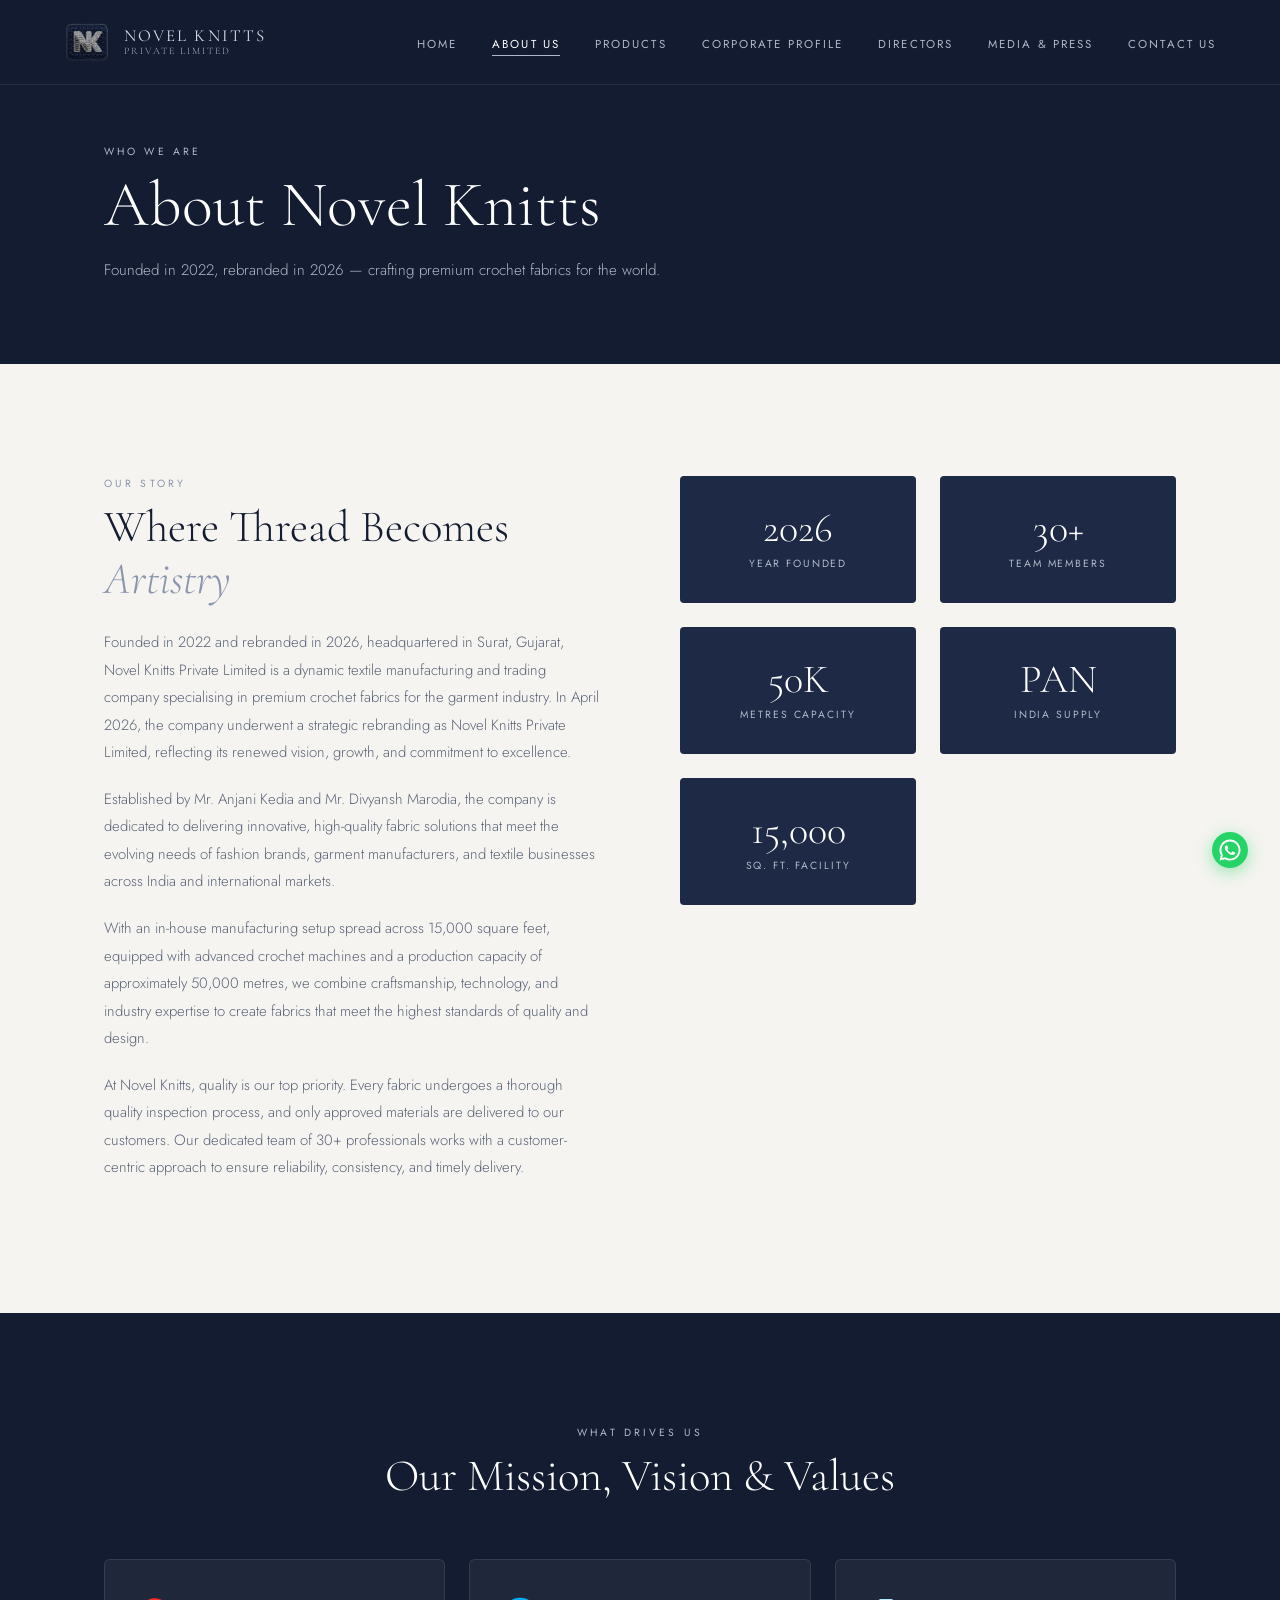
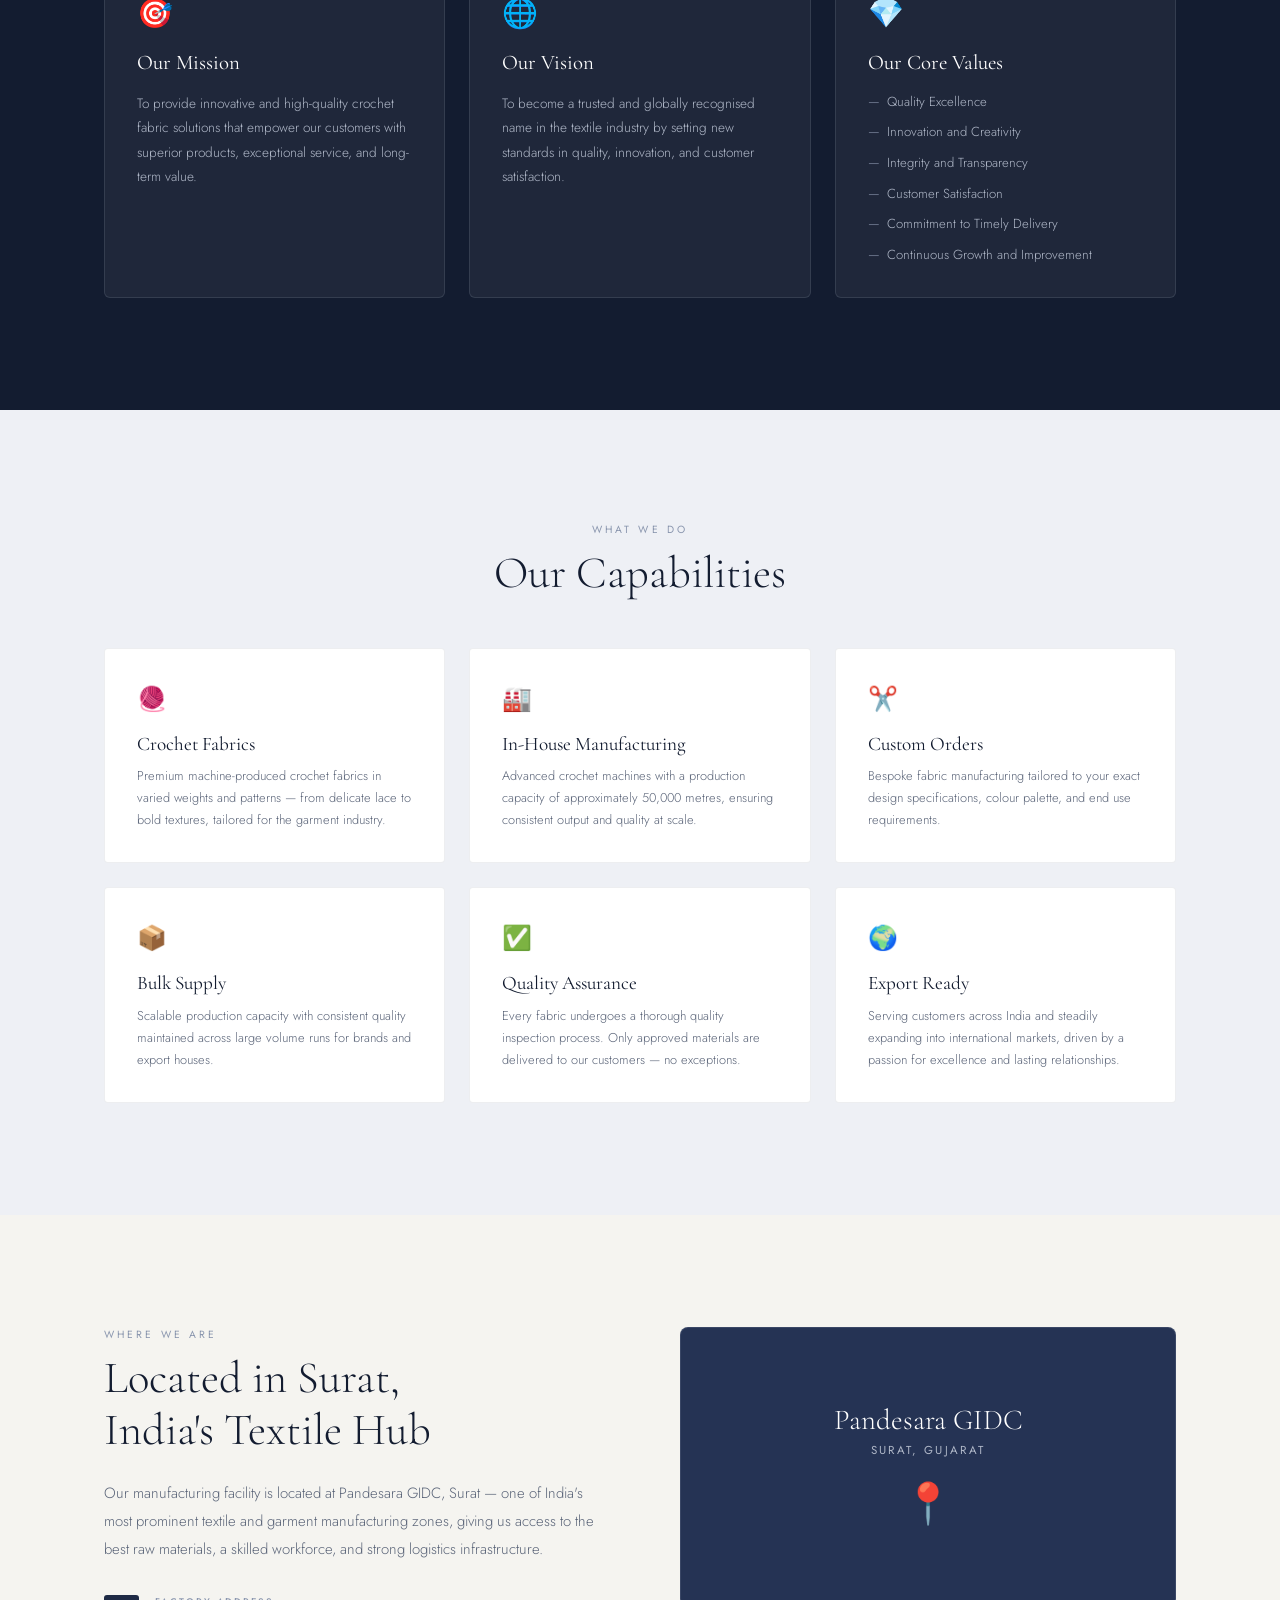
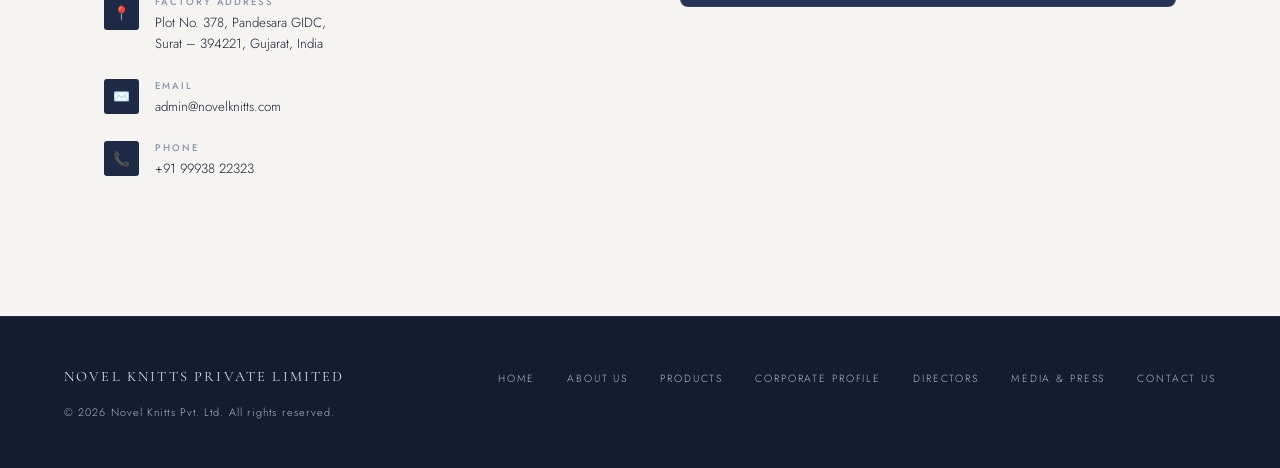
==== commit 19ff576b: "Add files via upload" ====
--- a/about.html
+++ b/about.html
@@ -48,7 +48,7 @@
     <div class="container">
       <p class="section-tag" style="color:var(--silver)">Who We Are</p>
       <h1 class="page-hero-title">About Novel Knitts</h1>
-      <p class="page-hero-desc">Founded in 2022, driven by innovation — crafting premium crochet fabrics for the world.</p>
+      <p class="page-hero-desc">Founded in 2022, rebranded in 2026 — crafting premium crochet fabrics for the world.</p>
     </div>
   </section>
 
@@ -58,7 +58,7 @@
       <div>
         <p class="section-tag">Our Story</p>
         <h2 class="section-title">Where Thread Becomes <em>Artistry</em></h2>
-        <p class="body-text">Founded in 2022, rebranded and headquartered in Surat, Gujarat, Novel Knitts Private Limited is a dynamic textile manufacturing and trading company specialising in premium crochet fabrics for the garment industry. In April 2026, the company underwent a strategic rebranding as Novel Knitts Private Limited, reflecting its renewed vision, growth, and commitment to excellence.</p>
+        <p class="body-text">Founded in 2022 and rebranded in 2026, headquartered in Surat, Gujarat, Novel Knitts Private Limited is a dynamic textile manufacturing and trading company specialising in premium crochet fabrics for the garment industry. In April 2026, the company underwent a strategic rebranding as Novel Knitts Private Limited, reflecting its renewed vision, growth, and commitment to excellence.</p>
         <p class="body-text">Established by Mr. Anjani Kedia and Mr. Divyansh Marodia, the company is dedicated to delivering innovative, high-quality fabric solutions that meet the evolving needs of fashion brands, garment manufacturers, and textile businesses across India and international markets.</p>
         <p class="body-text">With an in-house manufacturing setup spread across 15,000 square feet, equipped with advanced crochet machines and a production capacity of approximately 50,000 metres, we combine craftsmanship, technology, and industry expertise to create fabrics that meet the highest standards of quality and design.</p>
         <p class="body-text">At Novel Knitts, quality is our top priority. Every fabric undergoes a thorough quality inspection process, and only approved materials are delivered to our customers. Our dedicated team of 30+ professionals works with a customer-centric approach to ensure reliability, consistency, and timely delivery.</p>
@@ -224,5 +224,33 @@
   </footer>
 
   <script src="shared.js"></script>
+<script>
+  // Remove Netlify badge
+  document.addEventListener('DOMContentLoaded', function() {
+    var observer = new MutationObserver(function(mutations) {
+      mutations.forEach(function(mutation) {
+        mutation.addedNodes.forEach(function(node) {
+          if (node.nodeType === 1) {
+            var links = node.querySelectorAll ? node.querySelectorAll('a[href*="netlify"]') : [];
+            links.forEach(function(link) {
+              var parent = link.closest('[style*="position"]') || link.parentElement;
+              if (parent) parent.style.display = 'none';
+            });
+            if (node.tagName === 'A' && node.href && node.href.includes('netlify')) {
+              var parent = node.closest('[style*="position"]') || node.parentElement;
+              if (parent) parent.style.display = 'none';
+            }
+          }
+        });
+      });
+    });
+    observer.observe(document.body, { childList: true, subtree: true });
+    // Also check existing elements
+    document.querySelectorAll('a[href*="netlify.com"]').forEach(function(a) {
+      var parent = a.closest('[style*="position:fixed"]') || a.closest('[style*="position: fixed"]');
+      if (parent) parent.style.display = 'none';
+    });
+  });
+</script>
 </body>
 </html>
--- a/shared.css
+++ b/shared.css
@@ -465,3 +465,17 @@
   overflow-y: auto;
   margin: auto;
 }
+
+/* ── HIDE NETLIFY BADGE ── */
+[data-netlify-deploy-id],
+.netlify-identity-button,
+a[href*="netlify.com"][style*="position:fixed"],
+a[href*="netlify.com"][style*="position: fixed"],
+div[style*="position:fixed"] a[href*="netlify"],
+#netlify-identity-widget,
+.netlify-badge {
+  display: none !important;
+  opacity: 0 !important;
+  visibility: hidden !important;
+  pointer-events: none !important;
+}
